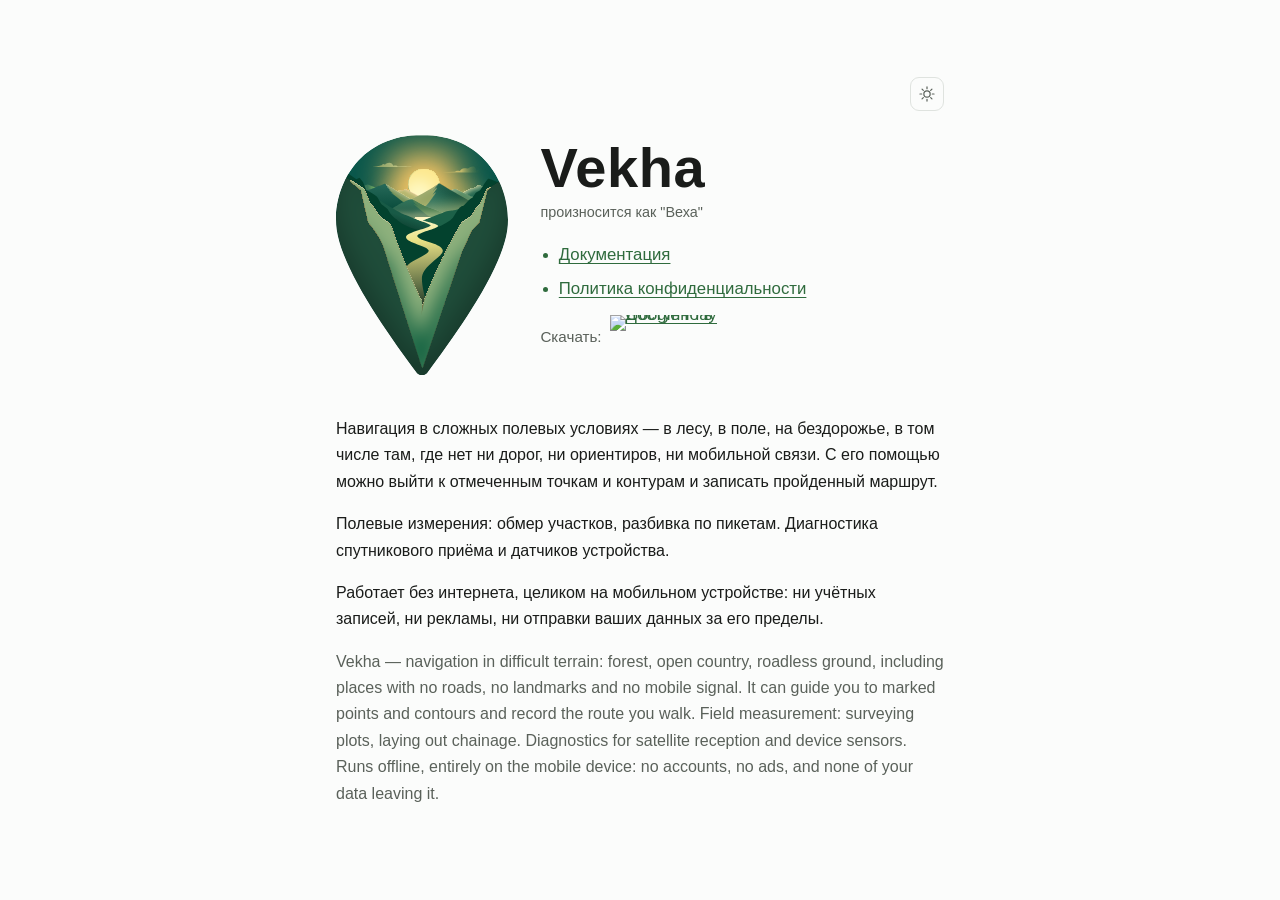
==== index.html @ ba75b241 "init" ====
<!DOCTYPE html>
<html lang="ru">
<head>
<meta charset="utf-8">
<meta name="viewport" content="width=device-width, initial-scale=1">
<title>Vekha</title>
<script src="theme.js"></script>
<link rel="icon" href="icon.svg" type="image/svg+xml">
<link rel="stylesheet" href="style.css">
</head>
<body class="home">
<main>
<header class="top">
  <button class="theme" id="theme" type="button" aria-label="Светлая или тёмная тема">
  <svg class="sun" viewBox="0 0 24 24" fill="none" stroke="currentColor" stroke-width="1.6" stroke-linecap="round" aria-hidden="true">
    <circle cx="12" cy="12" r="4.2"/>
    <path d="M12 2.6v2.4M12 19v2.4M21.4 12H19M5 12H2.6M18.6 5.4l-1.7 1.7M7.1 16.9l-1.7 1.7M18.6 18.6l-1.7-1.7M7.1 7.1L5.4 5.4"/>
  </svg>
  <svg class="moon" viewBox="0 0 24 24" fill="none" stroke="currentColor" stroke-width="1.6" stroke-linecap="round" stroke-linejoin="round" aria-hidden="true">
    <path d="M20 14.2A8.4 8.4 0 0 1 9.8 4a8.4 8.4 0 1 0 10.2 10.2z"/>
  </svg>
</button>
</header>
<div class="lockup">
  <img class="logo" src="icon.svg" alt="" width="1012" height="1438">
  <div>
    <h1>Vekha</h1>
    <p class="pronounce">произносится как "Веха"</p>
    <nav class="menu">
      <ul>
        <li><a href="/docs">Документация</a></li>
        <li><a href="/privacy">Политика конфиденциальности</a></li>
      </ul>
      <p class="download">Скачать:
        <a class="store" href="https://play.google.com/store/apps/details?id=land.vekha">
          <img src="google-play-badge.svg" alt="Доступно в Google Play" width="239" height="71">
        </a>
      </p>
    </nav>
  </div>
</div>
  <p>Навигация в сложных полевых условиях — в лесу, в поле, на бездорожье, в том числе там, где нет
  ни дорог, ни ориентиров, ни мобильной связи. С его помощью можно выйти к отмеченным точкам и контурам и
  записать пройденный маршрут.</p>
  <p>Полевые измерения: обмер участков, разбивка по пикетам. Диагностика спутникового приёма и
  датчиков устройства.</p>
  <p>Работает без интернета, целиком на мобильном устройстве: ни учётных записей, ни рекламы, ни
  отправки ваших данных за его пределы.</p>
  <p class="dim">Vekha — navigation in difficult terrain: forest, open country, roadless ground,
  including places with no roads, no landmarks and no mobile signal. It can guide you to marked points and
  contours and record the route you walk. Field measurement: surveying plots, laying out chainage.
  Diagnostics for satellite reception and device sensors. Runs offline, entirely on the mobile
  device: no accounts, no ads, and none of your data leaving it.</p>
  <!-- Сюда встанет ссылка на .apk, когда будет что скачивать помимо магазина. -->
</main>
</body>
</html>
---- style.css ----
:root {
  color-scheme: light dark;
  --ink: #1a1c1a;
  --dim: #5a615a;
  --rule: #dfe3df;
  --ground: #fbfcfb;
  --accent: #2f6b3d;
}

/* The system preference decides, unless the reader has chosen light explicitly. */
@media (prefers-color-scheme: dark) {
  :root:not([data-theme="light"]) {
    --ink: #e6e9e6;
    --dim: #99a199;
    --rule: #2b302b;
    --ground: #111311;
    --accent: #8fce9c;
  }
}

/* An explicit choice of dark wins in both directions. */
:root[data-theme="dark"] {
  --ink: #e6e9e6;
  --dim: #99a199;
  --rule: #2b302b;
  --ground: #111311;
  --accent: #8fce9c;
}

* { box-sizing: border-box; }

body {
  margin: 0;
  padding: 40px 20px 80px;
  background: var(--ground);
  color: var(--ink);
  font: 16px/1.65 -apple-system, BlinkMacSystemFont, "Segoe UI", Roboto, Helvetica, Arial, sans-serif;
}

main { max-width: 46rem; margin: 0 auto; }

h1 { font-size: 1.75rem; line-height: 1.25; margin: 0 0 .35rem; }
h2 { font-size: 1.15rem; margin: 2.4rem 0 .6rem; }
h3 { font-size: 1rem; margin: 1.6rem 0 .4rem; }

p, li { color: var(--ink); }
ul { padding-left: 1.25rem; }
li { margin: .3rem 0; }
a { color: var(--accent); }

.meta { color: var(--dim); font-size: .9rem; margin: 0 0 2rem; }
.lead { font-size: 1.05rem; }
.langs { font-size: .9rem; margin-bottom: 2.5rem; }
.dim { color: var(--dim); }

.rule { border: 0; border-top: 1px solid var(--rule); margin: 3.5rem 0; }

.note {
  border-left: 3px solid var(--accent);
  padding: .1rem 0 .1rem 1rem;
  margin: 1.2rem 0;
  color: var(--dim);
}

footer { color: var(--dim); font-size: .875rem; margin-top: 3rem; }

/* The front page is one short block, centred in the window rather than run from the top. */
body.home {
  min-height: 100vh;
  display: flex;
  align-items: center;
  justify-content: center;
  padding: 40px 20px;
}
body.home main { max-width: 38rem; }
body.home h1 { font-size: 2rem; margin: 0 0 .75rem; letter-spacing: .01em; }
body.home p { margin: 0 0 1rem; }

/* The mark on the left, the theme switch on the right, and the page under them. */
.top {
  display: flex;
  align-items: center;
  justify-content: space-between;
  margin-bottom: 1.5rem;
}

/* The launcher mark, kept as one file so the app's icon and the site's never diverge. Taller than
   wide, so the height leads everywhere and the width follows. */
.mark { display: block; line-height: 0; }
.mark img { height: 38px; width: auto; display: block; }

/* The front page wears it full size, beside the name: the two together are the title, and the
   description runs underneath at full width. */
/* The mark, with the name and the way further in beside it. The description runs underneath at
   full width — squeezed into the column next to a 300px mark it read a few words to a line. */
.lockup { display: flex; align-items: center; gap: 2rem; margin-bottom: 2.25rem; }

/* Set to the height of the name, the pronunciation, the links and the badge beside it, plus a
   little, so the mark reads as their equal rather than as a poster they are standing next to.
   A number, not a computed fit: adding a line to the column means nudging it here. */
.logo { height: 245px; width: auto; display: block; flex: 0 0 auto; }
body.home h1 { font-size: 3.5rem; margin: 0 0 .35rem; letter-spacing: .01em; line-height: 1; }

/* The name is written the way it is published; this says how to say it. */
.pronounce { color: var(--dim); font-size: .9rem; margin: 0 0 1.35rem; }

.menu { display: flex; flex-direction: column; align-items: flex-start; gap: .75rem; }
.menu ul { margin: 0; padding-left: 1.15rem; }
.menu li { margin: 0 0 .4rem; }
.menu li:last-child { margin-bottom: 0; }
.menu li::marker { color: var(--accent); }
.menu a { font-size: 1.05rem; text-decoration-thickness: 1px; text-underline-offset: 3px; }

.download { color: var(--dim); font-size: .95rem; margin: .4rem 0 0; }
.download { display: flex; align-items: center; gap: .5rem; }
.store { display: block; line-height: 0; }
/* Google's own badge file, unmodified: the guidelines forbid recolouring or redrawing it, and ask
   for clear space around it — hence the gap here rather than a tighter row. */
.store img { height: 44px; width: auto; display: block; }

/* Only the theme switch is left in the front page's header — it keeps to the right on its own. */
body.home .top { justify-content: flex-end; }

.theme {
  display: block;
  width: 34px;
  height: 34px;
  padding: 0;
  border: 1px solid var(--rule);
  border-radius: 9px;
  background: transparent;
  color: var(--dim);
  cursor: pointer;
  line-height: 0;
}
.theme:hover { color: var(--ink); border-color: var(--dim); }
.theme svg { width: 18px; height: 18px; display: inline-block; vertical-align: middle; }

/* The button shows the theme it switches to, so the moon belongs to the dark page. */
.theme .moon { display: none; }
:root[data-theme="dark"] .theme .moon { display: inline-block; }
:root[data-theme="dark"] .theme .sun { display: none; }
@media (prefers-color-scheme: dark) {
  :root:not([data-theme="light"]) .theme .moon { display: inline-block; }
  :root:not([data-theme="light"]) .theme .sun { display: none; }
}

/* Nothing here is wide enough to scroll sideways, and a long identifier must not make it so. */
body { overflow-wrap: break-word; }
code { font-size: .95em; }

/* Mobile browsers grow and shrink the viewport as the address bar hides, so 100vh overshoots. */
@supports (min-height: 100svh) {
  body.home { min-height: 100svh; }
}

@media (max-width: 34rem) {
  body { padding: 24px 16px 56px; font-size: 15px; }
  body.home { padding: 32px 16px; }
  h1 { font-size: 1.5rem; }
  body.home h1 { font-size: 1.7rem; }
  h2 { font-size: 1.05rem; margin-top: 2rem; }
  .lead { font-size: 1rem; }
  .meta, .langs { margin-bottom: 1.5rem; }
  .rule { margin: 2.5rem 0; }
  ul { padding-left: 1.1rem; }
  .note { margin: 1rem 0; padding-left: .85rem; }
  .top { margin-bottom: 1.25rem; }
  /* The mark stays beside the name on a narrow screen too — everything shrinks, nothing stacks. */
  .lockup { gap: 1rem; margin-bottom: 1.75rem; }
  .logo { height: 175px; }
  body.home h1 { font-size: 2rem; margin-bottom: .25rem; }
  .pronounce { font-size: .85rem; margin-bottom: .9rem; }
  .menu { gap: .6rem; }
  .menu li { margin-bottom: .35rem; }
  .menu a { font-size: .95rem; }
  .download { font-size: .88rem; gap: .45rem; }
  .store img { height: 38px; }
}
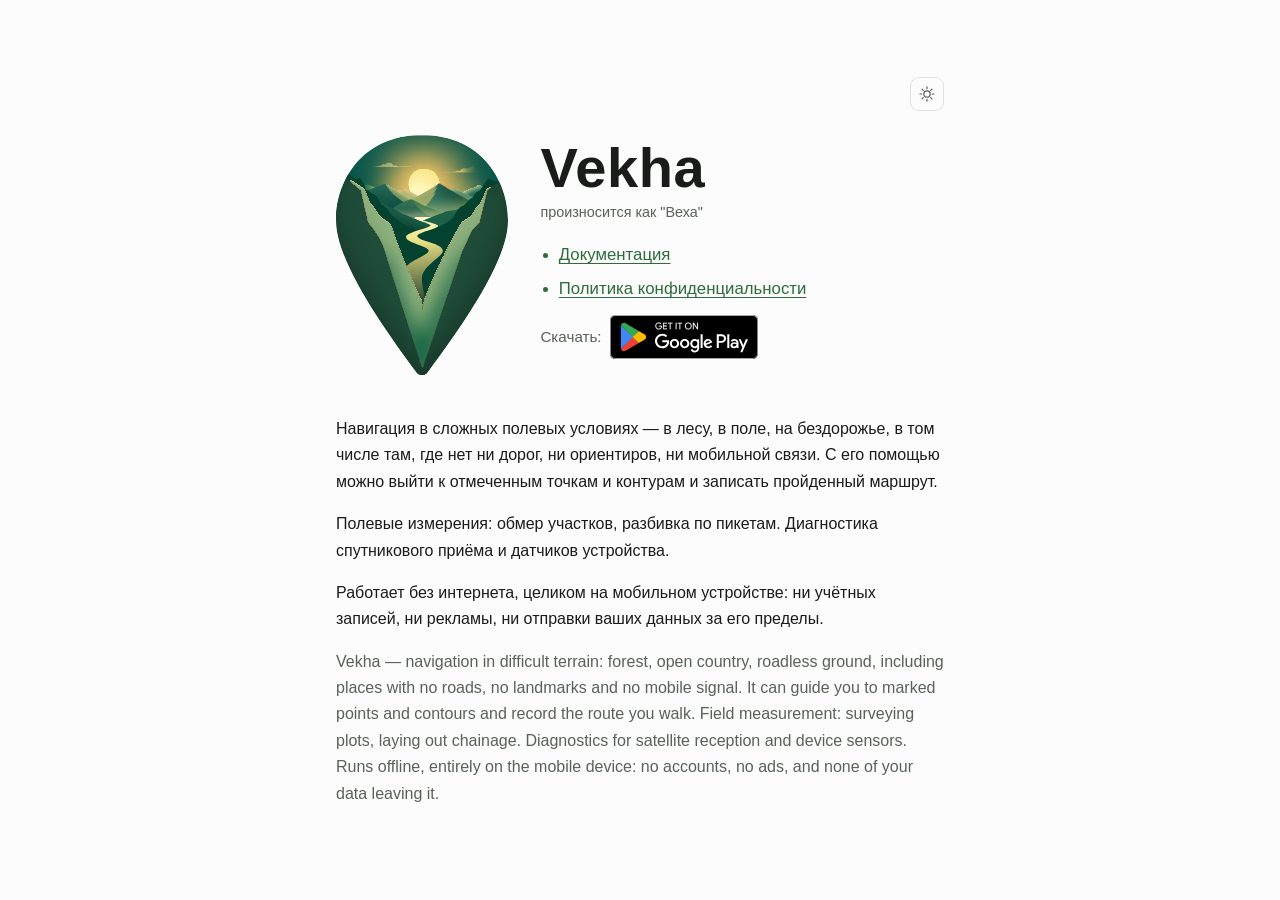
==== commit 53d58dc7: "fix google play badge" ====
--- a/index.html
+++ b/index.html
@@ -33,7 +33,7 @@
       </ul>
       <p class="download">Скачать:
         <a class="store" href="https://play.google.com/store/apps/details?id=land.vekha">
-          <img src="google-play-badge.svg" alt="Доступно в Google Play" width="239" height="71">
+          <img src="googleplaybadge.svg" alt="Доступно в Google Play" width="239" height="71">
         </a>
       </p>
     </nav>
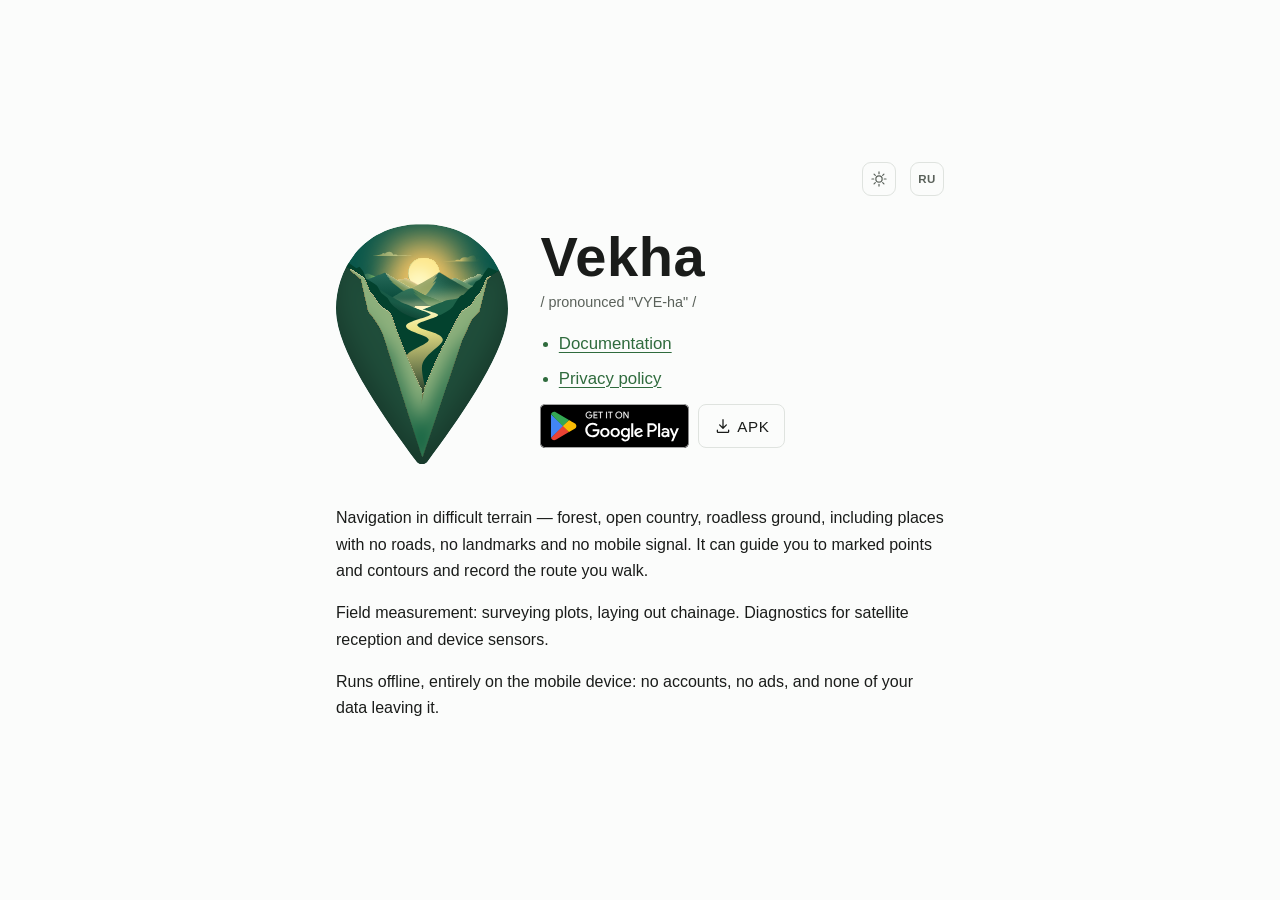
==== commit 00434bad: "update static files" ====
--- a/index.html
+++ b/index.html
@@ -4,9 +4,11 @@
 <meta charset="utf-8">
 <meta name="viewport" content="width=device-width, initial-scale=1">
 <title>Vekha</title>
-<script src="theme.js"></script>
-<link rel="icon" href="icon.svg" type="image/svg+xml">
-<link rel="stylesheet" href="style.css">
+<script src="theme.js?v=ddcf548"></script>
+<script src="lang.js?v=89a486b"></script>
+<script src="apk.js?v=0be1ad0" defer></script>
+<link rel="icon" href="icon.svg?v=ed4cad1" type="image/svg+xml">
+<link rel="stylesheet" href="style.css?v=bedfb70">
 </head>
 <body class="home">
 <main>
@@ -20,38 +22,56 @@
     <path d="M20 14.2A8.4 8.4 0 0 1 9.8 4a8.4 8.4 0 1 0 10.2 10.2z"/>
   </svg>
 </button>
+  <button class="lang" id="lang" type="button" aria-label="Switch to English">
+    <span lang="ru">EN</span><span lang="en">RU</span>
+  </button>
 </header>
 <div class="lockup">
-  <img class="logo" src="icon.svg" alt="" width="1012" height="1438">
+  <img class="logo" src="icon.svg?v=ed4cad1" alt="" width="1012" height="1438">
   <div>
     <h1>Vekha</h1>
-    <p class="pronounce">произносится как "Веха"</p>
+    <p class="pronounce" lang="ru">/ произносится как "Веха" /</p>
+    <p class="pronounce" lang="en">/ pronounced "VYE-ha" /</p>
     <nav class="menu">
-      <ul>
-        <li><a href="/docs">Документация</a></li>
-        <li><a href="/privacy">Политика конфиденциальности</a></li>
+      <ul lang="ru">
+        <li><a href="./docs">Документация</a></li>
+        <li><a href="./privacy#ru">Политика конфиденциальности</a></li>
       </ul>
-      <p class="download">Скачать:
+      <ul lang="en">
+        <li><a href="./docs">Documentation</a></li>
+        <li><a href="./privacy">Privacy policy</a></li>
+      </ul>
+      <p class="download">
         <a class="store" href="https://play.google.com/store/apps/details?id=land.vekha">
-          <img src="googleplaybadge.svg" alt="Доступно в Google Play" width="239" height="71">
+          <img src="googleplaybadge.svg?v=4ffa4c7" alt="Доступно в Google Play" width="239" height="71">
         </a>
+        <button class="apk" id="apk" type="button">
+          <svg viewBox="0 0 24 24" fill="none" stroke="currentColor" stroke-width="1.7" stroke-linecap="round" stroke-linejoin="round" aria-hidden="true">
+            <path d="M12 3.5v11M7.5 10.5 12 15l4.5-4.5M4.5 17.5v2a1 1 0 0 0 1 1h13a1 1 0 0 0 1-1v-2"/>
+          </svg>APK
+        </button>
       </p>
     </nav>
   </div>
 </div>
-  <p>Навигация в сложных полевых условиях — в лесу, в поле, на бездорожье, в том числе там, где нет
-  ни дорог, ни ориентиров, ни мобильной связи. С его помощью можно выйти к отмеченным точкам и контурам и
-  записать пройденный маршрут.</p>
-  <p>Полевые измерения: обмер участков, разбивка по пикетам. Диагностика спутникового приёма и
-  датчиков устройства.</p>
-  <p>Работает без интернета, целиком на мобильном устройстве: ни учётных записей, ни рекламы, ни
-  отправки ваших данных за его пределы.</p>
-  <p class="dim">Vekha — navigation in difficult terrain: forest, open country, roadless ground,
-  including places with no roads, no landmarks and no mobile signal. It can guide you to marked points and
-  contours and record the route you walk. Field measurement: surveying plots, laying out chainage.
-  Diagnostics for satellite reception and device sensors. Runs offline, entirely on the mobile
-  device: no accounts, no ads, and none of your data leaving it.</p>
-  <!-- Сюда встанет ссылка на .apk, когда будет что скачивать помимо магазина. -->
+  <div lang="ru">
+    <p>Навигация в сложных полевых условиях — в лесу, в поле, на бездорожье, в том числе там, где нет
+    ни дорог, ни ориентиров, ни мобильной связи. С его помощью можно выйти к отмеченным точкам/контурам
+    и записать пройденный маршрут.</p>
+    <p>Полевые измерения: обмер участков, разбивка по пикетам. Диагностика спутникового приёма и
+    датчиков устройства.</p>
+    <p>Работает без интернета, целиком на мобильном устройстве: ни учётных записей, ни рекламы, ни
+    отправки ваших данных за его пределы.</p>
+  </div>
+  <div lang="en">
+    <p>Navigation in difficult terrain — forest, open country, roadless ground, including places
+    with no roads, no landmarks and no mobile signal. It can guide you to marked points and contours
+    and record the route you walk.</p>
+    <p>Field measurement: surveying plots, laying out chainage. Diagnostics for satellite reception
+    and device sensors.</p>
+    <p>Runs offline, entirely on the mobile device: no accounts, no ads, and none of your data
+    leaving it.</p>
+  </div>
 </main>
 </body>
 </html>
--- a/style.css
+++ b/style.css
@@ -76,18 +76,19 @@
 body.home h1 { font-size: 2rem; margin: 0 0 .75rem; letter-spacing: .01em; }
 body.home p { margin: 0 0 1rem; }
 
-/* The mark on the left, the theme switch on the right, and the page under them. */
+/* One band: the mark, the page's title beside it, the theme switch at the far edge. */
 .top {
   display: flex;
   align-items: center;
-  justify-content: space-between;
-  margin-bottom: 1.5rem;
-}
+  gap: .85rem;
+  margin-bottom: 1.75rem;
+}
+.top h1 { flex: 1; font-size: 1.6rem; margin: 0; line-height: 1.15; }
 
 /* The launcher mark, kept as one file so the app's icon and the site's never diverge. Taller than
    wide, so the height leads everywhere and the width follows. */
 .mark { display: block; line-height: 0; }
-.mark img { height: 38px; width: auto; display: block; }
+.mark img { height: 42px; width: auto; display: block; }
 
 /* The front page wears it full size, beside the name: the two together are the title, and the
    description runs underneath at full width. */
@@ -111,12 +112,31 @@
 .menu li::marker { color: var(--accent); }
 .menu a { font-size: 1.05rem; text-decoration-thickness: 1px; text-underline-offset: 3px; }
 
-.download { color: var(--dim); font-size: .95rem; margin: .4rem 0 0; }
-.download { display: flex; align-items: center; gap: .5rem; }
+.download { display: flex; align-items: center; gap: .6rem; margin: .4rem 0 0; }
 .store { display: block; line-height: 0; }
 /* Google's own badge file, unmodified: the guidelines forbid recolouring or redrawing it, and ask
    for clear space around it — hence the gap here rather than a tighter row. */
 .store img { height: 44px; width: auto; display: block; }
+
+/* Beside the badge, never above it: Google asks that its badge be no smaller than any other store
+   button shown alongside, so this one matches its height and stays quieter in weight. */
+.apk {
+  display: inline-flex;
+  align-items: center;
+  gap: .35rem;
+  height: 44px;
+  padding: 0 .9rem;
+  border: 1px solid var(--rule);
+  border-radius: 8px;
+  background: transparent;
+  color: var(--ink);
+  font: inherit;
+  font-size: .95rem;
+  letter-spacing: .04em;
+  cursor: pointer;
+}
+.apk:hover { border-color: var(--dim); color: var(--accent); }
+.apk svg { width: 18px; height: 18px; flex: 0 0 auto; }
 
 /* Only the theme switch is left in the front page's header — it keeps to the right on its own. */
 body.home .top { justify-content: flex-end; }
@@ -134,6 +154,27 @@
   line-height: 0;
 }
 .theme:hover { color: var(--ink); border-color: var(--dim); }
+
+/* Two languages live in the page at once; the root says which one is on show. */
+:root[data-lang="ru"] [lang="en"] { display: none; }
+:root[data-lang="en"] [lang="ru"] { display: none; }
+
+/* Same square as the theme switch, and it too shows what it switches to. */
+.lang {
+  width: 34px;
+  height: 34px;
+  padding: 0;
+  border: 1px solid var(--rule);
+  border-radius: 9px;
+  background: transparent;
+  color: var(--dim);
+  font: inherit;
+  font-size: .72rem;
+  font-weight: 600;
+  letter-spacing: .04em;
+  cursor: pointer;
+}
+.lang:hover { color: var(--ink); border-color: var(--dim); }
 .theme svg { width: 18px; height: 18px; display: inline-block; vertical-align: middle; }
 
 /* The button shows the theme it switches to, so the moon belongs to the dark page. */
@@ -165,7 +206,12 @@
   .rule { margin: 2.5rem 0; }
   ul { padding-left: 1.1rem; }
   .note { margin: 1rem 0; padding-left: .85rem; }
-  .top { margin-bottom: 1.25rem; }
+  /* Beside the mark and the switch a long title has a couple of words to a line, so it drops
+     under them and takes the full width. */
+  .top { flex-wrap: wrap; gap: .6rem; margin-bottom: 1.25rem; }
+  .top .mark { margin-right: auto; }
+  .top h1 { order: 3; flex: 1 0 100%; font-size: 1.5rem; }
+  .mark img { height: 36px; }
   /* The mark stays beside the name on a narrow screen too — everything shrinks, nothing stacks. */
   .lockup { gap: 1rem; margin-bottom: 1.75rem; }
   .logo { height: 175px; }
@@ -174,6 +220,8 @@
   .menu { gap: .6rem; }
   .menu li { margin-bottom: .35rem; }
   .menu a { font-size: .95rem; }
-  .download { font-size: .88rem; gap: .45rem; }
+  .download { gap: .45rem; }
+  .apk { height: 38px; padding: 0 .7rem; font-size: .9rem; }
+  .apk svg { width: 16px; height: 16px; }
   .store img { height: 38px; }
 }
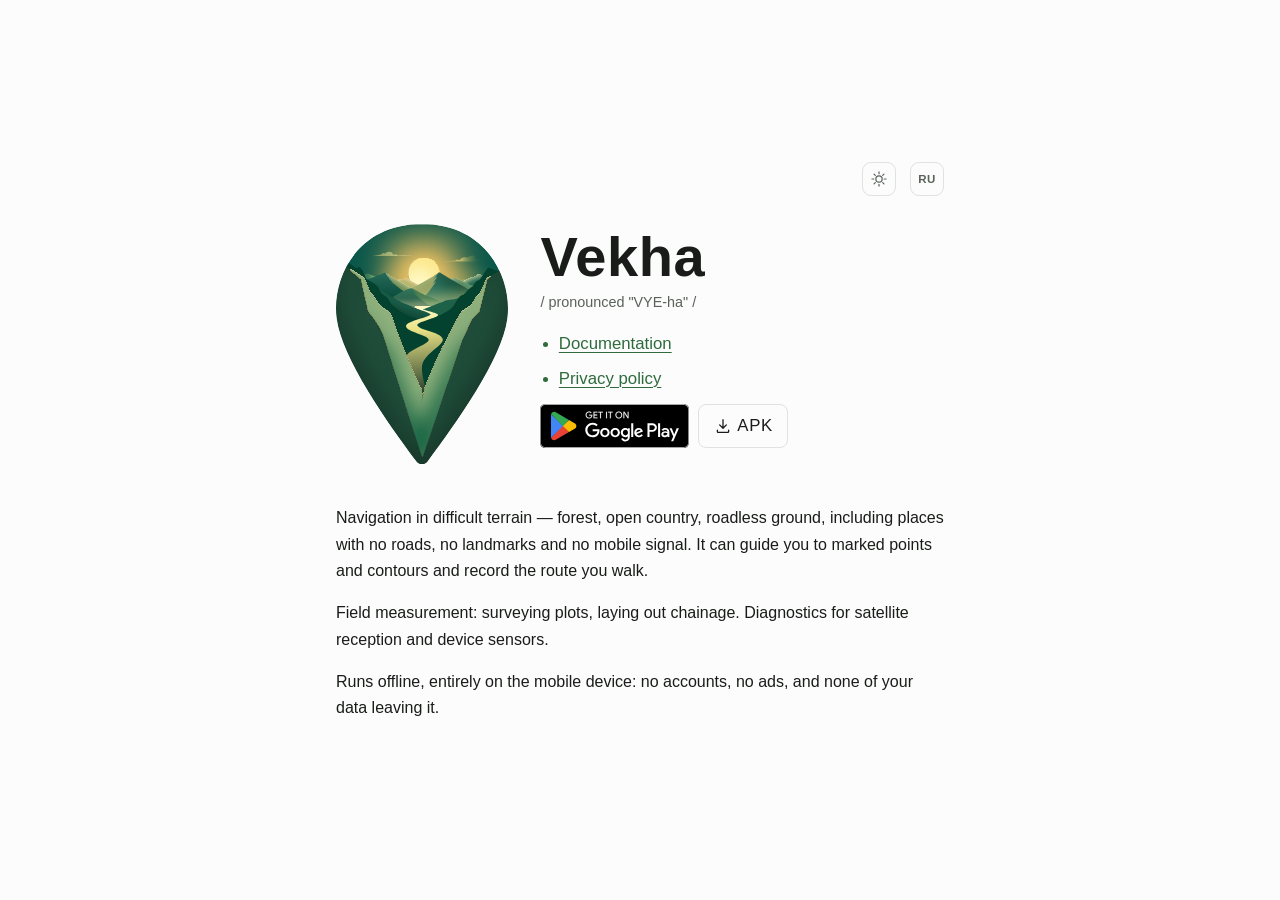
==== commit a269cd80: "add v1.0.3 apk" ====
--- a/index.html
+++ b/index.html
@@ -6,9 +6,8 @@
 <title>Vekha</title>
 <script src="theme.js?v=ddcf548"></script>
 <script src="lang.js?v=89a486b"></script>
-<script src="apk.js?v=0be1ad0" defer></script>
 <link rel="icon" href="icon.svg?v=ed4cad1" type="image/svg+xml">
-<link rel="stylesheet" href="style.css?v=bedfb70">
+<link rel="stylesheet" href="style.css?v=da65f18">
 </head>
 <body class="home">
 <main>
@@ -45,11 +44,11 @@
         <a class="store" href="https://play.google.com/store/apps/details?id=land.vekha">
           <img src="googleplaybadge.svg?v=4ffa4c7" alt="Доступно в Google Play" width="239" height="71">
         </a>
-        <button class="apk" id="apk" type="button">
+        <a class="apk" href="./vekha-1.0.3.apk" target="_blank" rel="noopener">
           <svg viewBox="0 0 24 24" fill="none" stroke="currentColor" stroke-width="1.7" stroke-linecap="round" stroke-linejoin="round" aria-hidden="true">
             <path d="M12 3.5v11M7.5 10.5 12 15l4.5-4.5M4.5 17.5v2a1 1 0 0 0 1 1h13a1 1 0 0 0 1-1v-2"/>
           </svg>APK
-        </button>
+        </a>
       </p>
     </nav>
   </div>
--- a/style.css
+++ b/style.css
@@ -130,6 +130,7 @@
   border-radius: 8px;
   background: transparent;
   color: var(--ink);
+  text-decoration: none;
   font: inherit;
   font-size: .95rem;
   letter-spacing: .04em;
